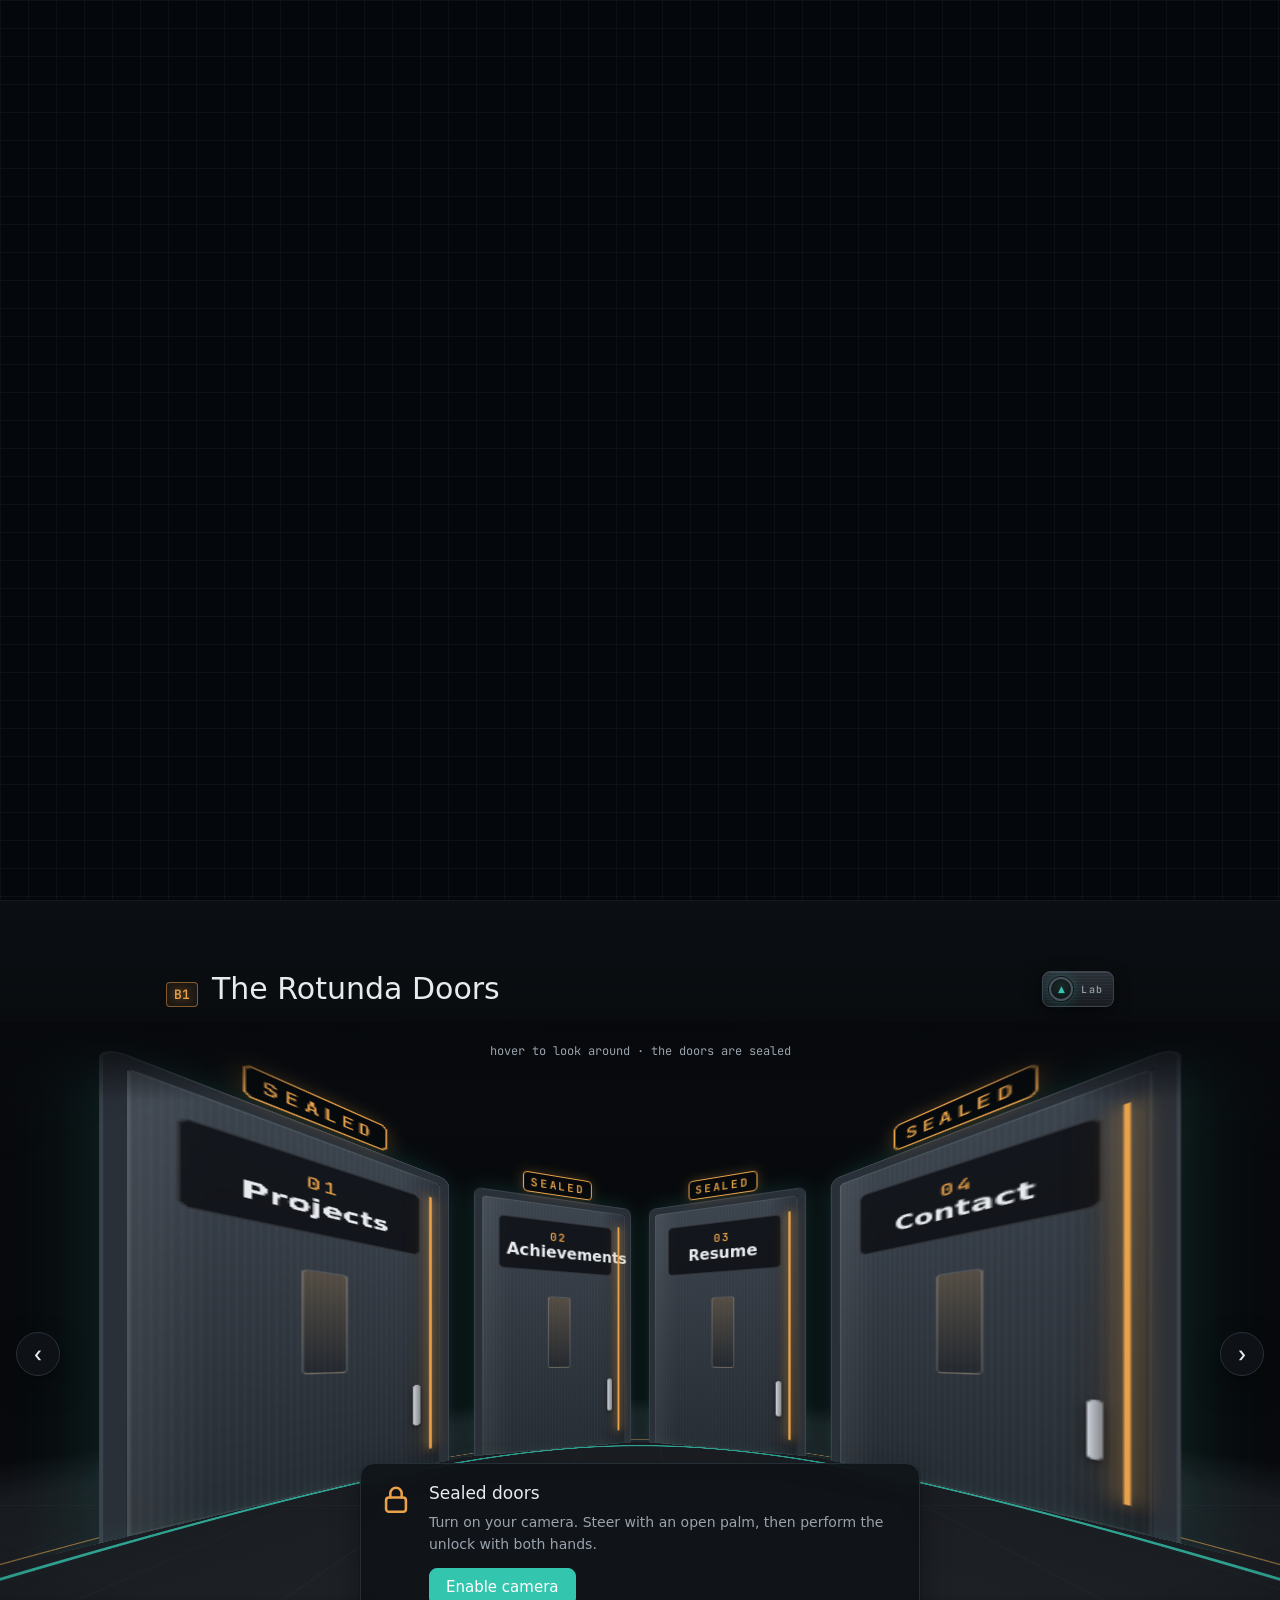
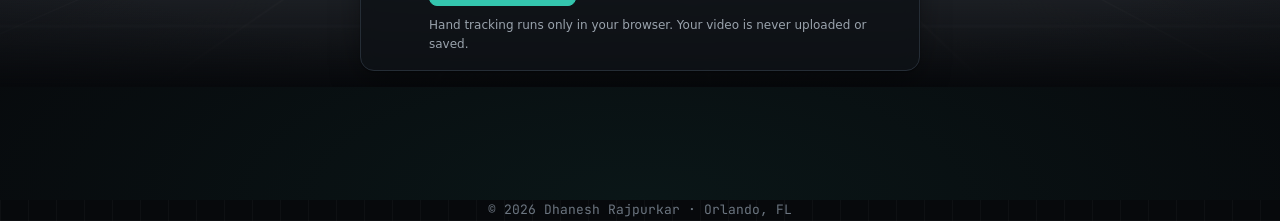
==== index.html @ d5fc1daa "Add files via upload" ====
<!doctype html>
<html lang="en">
<head>
<meta charset="utf-8">
<meta name="viewport" content="width=device-width, initial-scale=1">
<title>Dhanesh Rajpurkar</title>
<meta name="description" content="Dhanesh Rajpurkar — Electrical Engineering student at UCF. Hardware, embedded systems, CAD, and AI projects.">
<meta property="og:title" content="Dhanesh Rajpurkar — EE @ UCF">
<meta property="og:description" content="Hardware + software builder. Projects, achievements, and resume.">
<link rel="preconnect" href="https://fonts.googleapis.com">
<link rel="preconnect" href="https://fonts.gstatic.com" crossorigin>
<link href="https://fonts.googleapis.com/css2?family=JetBrains+Mono:wght@400;600&display=swap" rel="stylesheet" media="print" onload="this.media='all'"><!-- loads in the background; never blocks the page -->
<link rel="stylesheet" href="styles.css">
<script type="importmap">{ "imports": { "three": "https://cdn.jsdelivr.net/npm/three@0.160.0/build/three.module.js" } }</script>
<script>
  (function () {
    var d = document.documentElement;
    try { var t = localStorage.getItem('theme'); if (t) d.dataset.theme = t; } catch (e) {}
    try { if (window.top === window && sessionStorage.getItem('handNav') === 'on') d.classList.add('shell'); } catch (e) {}
    var reduce = matchMedia('(prefers-reduced-motion: reduce)').matches;
    var seen = false;
    try { seen = sessionStorage.getItem('introSeen') === '1'; sessionStorage.removeItem('viaDoor'); } catch (e) {}
    if (!seen && !reduce && !d.classList.contains('shell')) d.classList.add('intro'); // lock intro plays once per visit
    var reelSeen = false; try { reelSeen = sessionStorage.getItem('reelSeen') === '1'; } catch (e) {}
    if (d.classList.contains('intro') && !reelSeen) d.classList.add('reel');           // space reel plays before it
  })();
</script>
<script src="site.js" defer></script>
<script src="media/eyes.js" defer></script>
<script src="reel.js" defer></script>
<script src="lab.js" defer></script>
<script src="elevator.js" defer></script>
<script src="gesture-core.js" defer></script>
<script src="handcam.js" defer></script>
<script src="handnav.js" defer></script>
<script src="gesture.js" defer></script>
<script src="media/demo-data.js" defer></script>
<script src="demo.js" defer></script>
</head>
<body class="home">

<div id="reel" aria-hidden="true" title="Click to skip">
  <canvas></canvas>
  <div class="reel-skip">click or press any key to skip</div>
</div>

<div id="intro" aria-hidden="true" title="Click to skip">
  <div class="idoor l"></div>
  <div class="idoor r"></div>
  <svg viewBox="0 0 1000 1000" preserveAspectRatio="xMidYMid slice">
    <path class="tr" pathLength="1" d="M0 500 H300 L340 545 H440"/>
    <path class="tr" pathLength="1" d="M1000 500 H700 L660 545 H560"/>
    <path class="tr dim" pathLength="1" d="M1000 820 H800 L740 760 H690"/>
    <path class="tr" pathLength="1" d="M620 0 V180 L560 240 V300"/>
    <path class="tr dim" pathLength="1" d="M0 800 H180 L240 740 H330"/>
    <path class="tr dim" pathLength="1" d="M1000 240 H820 L760 300 H680"/>
    <circle class="pad" cx="440" cy="545" r="7"/>
    <circle class="pad" cx="560" cy="545" r="7"/>
    <circle class="pad" cx="690" cy="760" r="6"/>
    <circle class="pad" cx="560" cy="300" r="6"/>
    <circle class="pad" cx="330" cy="740" r="6"/>
    <circle class="pad" cx="680" cy="300" r="6"/>
    <!-- the iris ring the opening scene dives into; traces charge it, then it opens -->
    <circle class="iris-glow" cx="500" cy="545" r="95"/>
    <circle class="iris-core" cx="500" cy="545" r="38"/>
    <g class="iris-spokes"><line x1="543.0" y1="545.0" x2="555.0" y2="545.0"/><line x1="537.2" y1="566.5" x2="547.6" y2="572.5"/><line x1="521.5" y1="582.2" x2="527.5" y2="592.6"/><line x1="500.0" y1="588.0" x2="500.0" y2="600.0"/><line x1="478.5" y1="582.2" x2="472.5" y2="592.6"/><line x1="462.8" y1="566.5" x2="452.4" y2="572.5"/><line x1="457.0" y1="545.0" x2="445.0" y2="545.0"/><line x1="462.8" y1="523.5" x2="452.4" y2="517.5"/><line x1="478.5" y1="507.8" x2="472.5" y2="497.4"/><line x1="500.0" y1="502.0" x2="500.0" y2="490.0"/><line x1="521.5" y1="507.8" x2="527.5" y2="497.4"/><line x1="537.2" y1="523.5" x2="547.6" y2="517.5"/></g>
    <circle class="iris-ring" cx="500" cy="545" r="60" pathLength="1"/>
    <text class="cap a" x="500" y="660">DHANESH.R // UNLOCKING</text>
    <text class="cap b" x="500" y="660">ACCESS GRANTED</text>
  </svg>
  <div class="skip">click or press any key to skip</div>
</div>

<nav>
  <div class="wrap">
    <button class="theme-toggle" id="themeToggle" aria-label="Toggle color theme">◐ theme</button>
  </div>
</nav>

<main>
  <!-- The 3D workshop (lab.js) is drawn behind this text; the text stays real HTML so it's crisp and readable by everyone. -->
  <header class="hero lab-hero" id="lab">
    <div class="lab-scrim" aria-hidden="true"></div>
    <div class="hero-copy wrap">
      <h1>Dhanesh Rajpurkar</h1>
      <p class="hero-school">University of Central Florida</p>
      <!-- Your quote: edit the text inside <p> and the name inside <cite>. -->
      <blockquote class="hero-quote" id="heroQuote"><p>“A man who has patience and experience, can do anything.”</p><cite>— Baron Zemo</cite></blockquote>
    </div>
    <a class="lab-down call" href="#hallway" aria-label="Call the elevator down to the Rotunda Doors"><span class="call-btn">▼</span><small>B1</small></a>
  </header>

  <section id="hallway" class="hallway" aria-labelledby="hallTitle">
    <div class="wrap">
      <div class="hall-head"><span class="num floor-tag">B1</span><h2 id="hallTitle">The Rotunda Doors</h2><a class="call up" href="#lab" aria-label="Take the elevator back up to the lab"><span class="call-btn">▲</span><small>Lab</small></a></div>
    </div>

    <div class="rotunda" id="rotunda" tabindex="-1">
      <div class="world" id="world">
        <div class="floor" aria-hidden="true"></div>

      <a class="door" href="projects.html" data-door>
        <span class="room" aria-hidden="true">
          <svg viewBox="0 0 24 24"><rect x="6" y="6" width="12" height="12" rx="2"/><path d="M9 2v4M15 2v4M9 18v4M15 18v4M2 9h4M2 15h4M18 9h4M18 15h4"/></svg>
          <span>Projects</span>
        </span>
        <span class="panel"><span class="plaque"><b>01</b><strong>Projects</strong></span><span class="knob"></span></span>
      </a>

      <a class="door" href="achievements.html" data-door>
        <span class="room" aria-hidden="true">
          <svg viewBox="0 0 24 24"><path d="M8 4h8v5a4 4 0 0 1-8 0z"/><path d="M8 6H5a3 3 0 0 0 3 4M16 6h3a3 3 0 0 1-3 4M12 13v4M8 21h8M9 17h6"/></svg>
          <span>Achievements</span>
        </span>
        <span class="panel"><span class="plaque"><b>02</b><strong>Achievements</strong></span><span class="knob"></span></span>
      </a>

      <a class="door" href="resume.html" data-door>
        <span class="room" aria-hidden="true">
          <svg viewBox="0 0 24 24"><path d="M6 2h9l4 4v16H6z"/><path d="M14 2v5h5M9 12h7M9 16h7"/></svg>
          <span>Resume</span>
        </span>
        <span class="panel"><span class="plaque"><b>03</b><strong>Resume</strong></span><span class="knob"></span></span>
      </a>

      <a class="door" href="contact.html" data-door>
        <span class="room" aria-hidden="true">
          <svg viewBox="0 0 24 24"><rect x="3" y="5" width="18" height="14" rx="2"/><path d="M3 7l9 6 9-6"/></svg>
          <span>Contact</span>
        </span>
        <span class="panel"><span class="plaque"><b>04</b><strong>Contact</strong></span><span class="knob"></span></span>
      </a>
        <!-- the armory: two armored suits in display alcoves, one each side of the doors. Pictures live in media/armory/ (swap in your own renders, same file names) -->
        <div class="pod" aria-hidden="true" style="--a:84deg;--suit:#565e68;--suit2:#23272d;--glow:#5ff0d8">
          <div class="alc"><i class="alc-back"></i><i class="alc-side l"></i><i class="alc-side r"></i><i class="alc-top"><i class="pod-lights"></i></i><i class="alc-floor"></i><i class="pod-plinth"></i><img class="suit" src="media/armory/suit-eva.webp" alt="" loading="lazy"><i class="alc-frame"></i></div>
          <i class="pod-post l"></i><i class="pod-post r"></i>
          <span class="pod-tag"><b>MK·EVA</b>Deep-space EVA</span>
        </div>
        <div class="pod" aria-hidden="true" style="--a:-84deg;--suit:#c9ced5;--suit2:#5f6670;--glow:#ffb257">
          <div class="alc"><i class="alc-back"></i><i class="alc-side l"></i><i class="alc-side r"></i><i class="alc-top"><i class="pod-lights"></i></i><i class="alc-floor"></i><i class="pod-plinth"></i><img class="suit" src="media/armory/suit-lunar.webp" alt="" loading="lazy"><i class="alc-frame"></i></div>
          <i class="pod-post l"></i><i class="pod-post r"></i>
          <span class="pod-tag"><b>MK·LUNAR</b>Lunar surface</span>
        </div>
      </div>
      <div class="vignette" aria-hidden="true"></div>
      <button class="turn l" type="button" aria-label="Turn left">‹</button>
      <button class="turn r" type="button" aria-label="Turn right">›</button>
      <p class="hint" id="hint">hover a door to turn toward it · click to walk through</p>

      <div class="demo" id="demo" hidden>
        <div class="demo-card" role="dialog" aria-label="How to unlock the doors">
          <div class="demo-head"><b>How to unlock the doors</b><button class="demo-x" type="button" aria-label="Close">×</button></div>
          <canvas id="demoView" aria-label="Two hands performing the unlock gesture"></canvas>
          <ol class="demo-steps"><li><b>1</b> Separate</li><li><b>2</b> Moving</li><li><b>3</b> Eye</li></ol>
          <p class="demo-tip" id="demoTip"></p>
          <button class="btn primary" id="demoTry" type="button">Try it: enable camera</button>
        </div>
      </div>

      <div class="gate" id="gate">
        <div class="gate-card" id="gateCard">
          <svg viewBox="0 0 24 24" aria-hidden="true"><rect x="5" y="11" width="14" height="10" rx="2"/><path d="M8 11V8a4 4 0 0 1 8 0v3"/></svg>
          <div>
            <h3>Sealed doors</h3>
            <p>Turn on your camera. Steer with an open palm, then perform the unlock with both hands.</p>
            <button class="btn primary" id="camBtn" type="button">Enable camera</button>
            <button class="btn" id="demoBtn" type="button">▶ Watch how it's done</button>
            <p class="fine" id="gateMsg">Hand tracking runs only in your browser. Your video is never uploaded or saved.</p>
          </div>
        </div>
        <div class="gate-hud" id="hud" hidden>
          <canvas id="camView" width="240" height="180" aria-label="Your camera, with tracked hands"></canvas>
          <div>
            <ol class="steps">
              <li><b>1</b> Separate <span>wrists crossed · fingers spread wide</span><i></i></li>
              <li><b>2</b> Moving <span>swing hands around each other and apart</span><i></i></li>
              <li><b>3</b> Eye <span>fingertips meet on top · thumbs below</span><i></i></li>
            </ol>
            <p class="hud-note" id="hudNote">raise a hand into view</p>
          </div>
        </div>
      </div>
    </div>
  </section>
</main>

<!-- The elevator between the lab (top floor) and the rotunda (basement). Run by elevator.js. -->
<div class="elevator" id="elevator" hidden aria-hidden="true">
  <div class="el-cab">
    <div class="el-door el-l"></div><div class="el-door el-r"></div>
    <div class="el-seam"></div>
  </div>
  <div class="el-head"><span class="el-arrow" id="elArrow">▼</span><span class="el-floor" id="elFloor">3</span><span class="el-name" id="elName">LAB</span></div>
  <div class="el-panel"><b data-f="0">3</b><b data-f="1">2</b><b data-f="2">1</b><b data-f="3">B1</b></div>
</div>

<footer class="wrap mono">© <span id="yr"></span> Dhanesh Rajpurkar · Orlando, FL</footer>
</body>
</html>
---- styles.css ----
/* ===== Shared styles for every page ===== */
:root {
  --bg: #f6f4ef;
  --surface: #ffffff;
  --ink: #16181d;
  --muted: #5b616e;
  --line: #dcd8cf;
  --accent: #0f7b6c;      /* PCB solder-mask green */
  --accent-2: #c8791a;    /* copper */
  --grid: rgba(22,24,29,0.05);
  --shadow: 0 1px 2px rgba(0,0,0,.04), 0 8px 24px rgba(0,0,0,.05);
  --portal: color-mix(in srgb, var(--accent) 28%, var(--bg));
}
@media (prefers-color-scheme: dark) {
  :root:not([data-theme="light"]) {
    --bg: #0d1013; --surface: #151a1f; --ink: #e8ebee; --muted: #9aa3ad;
    --line: #26303a; --accent: #34c5ae; --accent-2: #e9a24a;
    --grid: rgba(255,255,255,0.035);
    --shadow: 0 1px 2px rgba(0,0,0,.3), 0 8px 24px rgba(0,0,0,.25);
  }
}
:root[data-theme="dark"] {
  --bg: #0d1013; --surface: #151a1f; --ink: #e8ebee; --muted: #9aa3ad;
  --line: #26303a; --accent: #34c5ae; --accent-2: #e9a24a;
  --grid: rgba(255,255,255,0.035);
  --shadow: 0 1px 2px rgba(0,0,0,.3), 0 8px 24px rgba(0,0,0,.25);
}

* { box-sizing: border-box; }
html { scroll-behavior: smooth; }
body {
  margin: 0;
  background-color: var(--bg);
  background-image:
    linear-gradient(var(--grid) 1px, transparent 1px),
    linear-gradient(90deg, var(--grid) 1px, transparent 1px);
  background-size: 28px 28px;
  color: var(--ink);
  font: 17px/1.6 ui-sans-serif, system-ui, -apple-system, "Segoe UI", Roboto, "Helvetica Neue", Arial, sans-serif;
  font-weight: 400; -webkit-font-smoothing: antialiased;
  -webkit-font-smoothing: antialiased;
}
a { color: var(--accent); text-decoration: none; }
a:hover { text-decoration: underline; }
.mono { font-family: "JetBrains Mono", ui-monospace, monospace; }
.wrap { max-width: 980px; margin: 0 auto; padding: 0 16px; }

/* ---- nav ---- */
nav {
  position: sticky; top: 0; z-index: 10;
  background: color-mix(in srgb, var(--bg) 88%, transparent);
  backdrop-filter: blur(8px);
  border-bottom: 1px solid var(--line);
}
nav .wrap { display: flex; align-items: center; justify-content: space-between; min-height: 56px; gap: 12px; }
.logo { font-family: "JetBrains Mono", monospace; font-weight: 600; color: var(--ink); }
.logo span { color: var(--accent); }
.logo:hover { text-decoration: none; }
.links { display: flex; gap: 18px; font-size: 14px; }
.links a { color: var(--muted); white-space: nowrap; }
.links a:hover, .links a[aria-current="page"] { color: var(--ink); text-decoration: none; }
.links a[aria-current="page"] { box-shadow: 0 2px 0 var(--accent); }
.theme-toggle { background: none; border: 1px solid var(--line); color: var(--muted); border-radius: 6px; padding: 4px 8px; cursor: pointer; font: 12px "JetBrains Mono", monospace; }
@media (max-width: 680px) {
  nav .wrap { flex-wrap: wrap; padding-top: 10px; padding-bottom: 8px; row-gap: 6px; }
  .links { order: 3; width: 100%; overflow-x: auto; gap: 16px; font-size: 13px; padding-bottom: 4px; }
}

/* ---- buttons, tags ---- */
.tag {
  display: inline-flex; align-items: center; gap: 8px;
  font: 600 12px/1 "JetBrains Mono", monospace; letter-spacing: .08em; text-transform: uppercase;
  color: var(--accent); border: 1px solid var(--accent); border-radius: 999px; padding: 6px 12px;
}
.tag::before { content: ""; width: 7px; height: 7px; border-radius: 50%; background: var(--accent); }
.cta { display: flex; flex-wrap: wrap; gap: 12px; }
.btn {
  display: inline-block; padding: 11px 18px; border-radius: 8px; font-weight: 500; font-size: 15px;
  border: 1px solid var(--line); background: var(--surface); color: var(--ink);
}
.btn.primary { background: var(--accent); border-color: var(--accent); color: #fff; }
.btn:hover { text-decoration: none; transform: translateY(-1px); }
.lede { font-size: clamp(18px, 2.4vw, 21px); color: var(--muted); max-width: 640px; margin: 0 0 28px; }

/* ---- home hero ---- */
header.hero { padding-top: 80px; padding-bottom: 40px; }
h1 { font-size: clamp(40px, 7vw, 72px); line-height: 1.02; margin: 22px 0 18px; letter-spacing: -0.02em; }
h1 em { font-style: normal; color: var(--accent); }
.trace { margin-top: 48px; height: 2px; background: linear-gradient(90deg, var(--accent) 0 30%, var(--accent-2) 30% 34%, var(--line) 34%); }

/* ---- hallway of doors ---- */
.hallway { padding-top: 24px; }
.hall-head { display: flex; align-items: baseline; gap: 14px; margin-bottom: 8px; }
.hall-head h2 { font-size: 30px; margin: 0; }
.hall-head .num { font: 600 13px "JetBrains Mono", monospace; color: var(--accent-2); }
.hall-sub { color: var(--muted); margin: 0 0 8px; font-size: 15px; }

/* the rotunda: doors stand in an arc around the viewer */
.rotunda {
  position: relative; height: clamp(440px, 74vh, 700px); overflow: clip;
  perspective: 285px; /* set by site.js to fit the screen */
  touch-action: pan-y; user-select: none; -webkit-user-select: none;
  outline: none;
}
.world {
  position: absolute; left: 50%; top: 50%; width: 0; height: 0;
  transform-style: preserve-3d;
  transform: translateZ(285px);
}
.floor {
  position: absolute; left: -620px; top: -620px; width: 1240px; height: 1240px;
  transform: translateY(96px) rotateX(90deg);
  border-radius: 50%; pointer-events: none;
  background:
    radial-gradient(circle, transparent 0 296px, var(--accent) 297px 300px, transparent 301px 318px,
                    color-mix(in srgb, var(--accent-2) 70%, transparent) 319px 320px, transparent 321px),
    linear-gradient(var(--grid) 2px, transparent 2px) 0 0 / 40px 40px,
    linear-gradient(90deg, var(--grid) 2px, transparent 2px) 0 0 / 40px 40px;
  -webkit-mask: radial-gradient(circle, #000 0 52%, transparent 70%);
          mask: radial-gradient(circle, #000 0 52%, transparent 70%);
}
.vignette {
  position: absolute; inset: 0; pointer-events: none;
  background:
    linear-gradient(var(--bg), transparent 14%, transparent 86%, var(--bg)),
    radial-gradient(120% 90% at 50% 50%, transparent 55%, color-mix(in srgb, var(--bg) 85%, transparent));
}
.turn {
  position: absolute; top: 50%; z-index: 2; translate: 0 -50%;
  width: 44px; height: 44px; border-radius: 50%; cursor: pointer;
  border: 1px solid var(--line); background: var(--surface); color: var(--ink);
  font: 600 20px/1 "JetBrains Mono", monospace; box-shadow: var(--shadow);
}
.turn.l { left: 16px; } .turn.r { right: 16px; }
.turn:disabled { opacity: .35; cursor: default; }
.hint { position: absolute; top: 10px; left: 0; right: 0; text-align: center; font: 12px "JetBrains Mono", monospace; color: var(--muted); pointer-events: none; z-index: 2; }

.door {
  position: absolute; left: -75px; top: -126px; display: block;
  width: 150px; height: 252px;
  border: 7px solid var(--ink); border-bottom: 0; border-radius: 14px 14px 0 0;
  transform-style: preserve-3d; color: inherit;
  -webkit-tap-highlight-color: transparent;
}
.door:hover { text-decoration: none; }
.door:focus-visible { outline: 3px solid var(--accent-2); outline-offset: 8px; }
.door.focus { border-color: var(--accent); }
.door.focus::after { background: var(--accent); }
.door::after { /* threshold step */
  content: ""; position: absolute; left: -18px; right: -18px; bottom: -10px; height: 10px;
  background: var(--ink); border-radius: 3px;
}
.door .room {
  position: absolute; inset: 0; border-radius: 6px 6px 0 0; overflow: hidden;
  background: radial-gradient(130% 85% at 50% 32%,
    color-mix(in srgb, var(--accent) 55%, var(--bg)) 0%,
    var(--portal) 55%,
    color-mix(in srgb, var(--accent) 8%, var(--bg)) 100%);
  display: flex; flex-direction: column; align-items: center; justify-content: center; gap: 12px;
  color: var(--ink);
}
.room svg { width: 46px; height: 46px; fill: none; stroke: currentColor; stroke-width: 1.7; stroke-linecap: round; stroke-linejoin: round; }
.room span { font: 600 12px "JetBrains Mono", monospace; letter-spacing: .1em; text-transform: uppercase; }

.door .panel {
  position: absolute; inset: 0; border-radius: 6px 6px 0 0;
  background: var(--surface); box-shadow: inset 0 0 0 1px var(--line);
  transform-origin: left center;
  transition: transform .55s cubic-bezier(.3,.7,.2,1), box-shadow .3s;
  padding: 16px 14px; display: block;
}
.panel::before, .panel::after { /* raised door panels */
  content: ""; position: absolute; left: 16px; right: 16px;
  border: 2px solid var(--line); border-radius: 4px;
}
.panel::before { top: 96px; height: 52px; }
.panel::after  { top: 160px; bottom: 16px; }
.plaque {
  display: block; position: relative; text-align: center; background: var(--bg);
  border: 1px solid var(--line); border-radius: 5px; padding: 8px 6px 9px;
}
.plaque b { display: block; font: 600 11px "JetBrains Mono", monospace; color: var(--accent-2); letter-spacing: .08em; }
.plaque strong { display: block; font-size: 15px; line-height: 1.2; }
.plaque small { display: block; font-size: 11px; color: var(--muted); margin-top: 2px; }
.knob {
  position: absolute; right: 13px; top: 128px; width: 13px; height: 13px; border-radius: 50%;
  background: radial-gradient(circle at 35% 35%, #f3c27e, var(--accent-2) 60%);
  box-shadow: 0 1px 2px rgba(0,0,0,.35);
}
.door.focus .panel {
  transform: rotateY(-24deg);
  box-shadow: inset 0 0 0 1px var(--line), 10px 0 22px rgba(0,0,0,.22);
}
.door.open .panel {
  transform: rotateY(-108deg); transition-duration: .6s;
  box-shadow: inset 0 0 0 1px var(--line), 18px 0 30px rgba(0,0,0,.28);
}


/* door → page transition */
.portal {
  position: fixed; inset: 0; z-index: 200; pointer-events: none; background: var(--portal);
  opacity: 0; transition: opacity .3s ease-in;
}
.portal.on { opacity: 1; }
html.arrive body::after {
  content: ""; position: fixed; inset: 0; z-index: 200; pointer-events: none;
  background: var(--portal); animation: arriveFade .55s ease-out .05s forwards;
}
@keyframes arriveFade { to { opacity: 0; visibility: hidden; } }
html.arrive main > * { animation: rise .6s ease-out .15s both; }
html.arrive main > *:nth-child(2) { animation-delay: .25s; }
html.arrive main > *:nth-child(3) { animation-delay: .35s; }
@keyframes rise { from { opacity: 0; transform: translateY(18px); } }

/* ---- sub-page layout ---- */
.page-head { padding-top: 56px; padding-bottom: 8px; }
.back { font: 13px "JetBrains Mono", monospace; color: var(--muted); }
.page-head .num { display: block; margin-top: 24px; font: 600 13px "JetBrains Mono", monospace; color: var(--accent-2); }
.page-head h1 { font-size: clamp(36px, 6vw, 56px); margin: 6px 0 12px; }
.page-body { padding-top: 24px; padding-bottom: 40px; }
.pager {
  display: flex; justify-content: space-between; gap: 12px; flex-wrap: wrap;
  padding: 24px 0 8px; border-top: 1px solid var(--line); margin-top: 24px;
}
.pager .btn small { display: block; font: 11px "JetBrains Mono", monospace; color: var(--muted); }

/* about */
.about { display: grid; grid-template-columns: 1.4fr 1fr; gap: 32px; }
@media (max-width: 760px) { .about { grid-template-columns: 1fr; } }
.about p { margin: 0 0 14px; }
.facts { background: var(--surface); border: 1px solid var(--line); border-radius: 12px; padding: 20px; box-shadow: var(--shadow); align-self: start; }
.facts dl { margin: 0; display: grid; grid-template-columns: auto 1fr; gap: 10px 16px; font-size: 15px; }
.facts dt { font: 600 12px/1.9 "JetBrains Mono", monospace; text-transform: uppercase; color: var(--muted); }
.facts dd { margin: 0; }

/* projects */
.filters { display: flex; flex-wrap: wrap; gap: 8px; margin-bottom: 20px; }
.filters button {
  font: 500 13px "JetBrains Mono", monospace; padding: 7px 12px; border-radius: 999px; cursor: pointer;
  border: 1px solid var(--line); background: var(--surface); color: var(--muted);
}
.filters button[aria-pressed="true"] { background: var(--ink); color: var(--bg); border-color: var(--ink); }
.grid { display: grid; grid-template-columns: repeat(auto-fill, minmax(280px, 1fr)); gap: 16px; }
.card {
  background: var(--surface); border: 1px solid var(--line); border-radius: 12px; padding: 22px;
  box-shadow: var(--shadow); display: flex; flex-direction: column; gap: 10px; transition: border-color .15s;
}
.card:hover { border-color: var(--accent); }
.card.hidden { display: none; }
.card .kind { font: 600 11px "JetBrains Mono", monospace; letter-spacing: .08em; text-transform: uppercase; color: var(--accent-2); }
.card h3 { margin: 0; font-size: 20px; }
.card p { margin: 0; color: var(--muted); font-size: 15px; }
.card .role { font-size: 14px; color: var(--ink); }
.card .role b { font-weight: 600; }
.chips { display: flex; flex-wrap: wrap; gap: 6px; margin-top: auto; padding-top: 6px; }
.chip { font: 12px "JetBrains Mono", monospace; padding: 3px 8px; border-radius: 4px; background: color-mix(in srgb, var(--accent) 12%, transparent); color: var(--accent); }
.card .more { font-size: 14px; }

/* competitions */
.timeline { list-style: none; margin: 0; padding: 0; border-left: 2px solid var(--line); }
.timeline li { position: relative; padding: 0 0 26px 24px; }
.timeline li::before {
  content: ""; position: absolute; left: -7px; top: 6px; width: 12px; height: 12px; border-radius: 50%;
  background: var(--bg); border: 2px solid var(--accent);
}
.timeline li.win::before { background: var(--accent-2); border-color: var(--accent-2); }
.timeline .when { font: 12px "JetBrains Mono", monospace; color: var(--muted); }
.timeline h3 { margin: 2px 0 4px; font-size: 18px; }
.timeline p { margin: 0; color: var(--muted); font-size: 15px; }
.badge { display: inline-block; font: 600 11px "JetBrains Mono", monospace; text-transform: uppercase; letter-spacing: .06em; color: var(--accent-2); border: 1px solid var(--accent-2); border-radius: 4px; padding: 1px 6px; margin-left: 6px; vertical-align: 2px; }

/* resume */
.resume { display: grid; grid-template-columns: 1fr 1fr; gap: 16px; }
@media (max-width: 760px) { .resume { grid-template-columns: 1fr; } }
.panel-box { background: var(--surface); border: 1px solid var(--line); border-radius: 12px; padding: 22px; box-shadow: var(--shadow); }
.panel-box h3 { margin: 0 0 12px; font-size: 16px; font-family: "JetBrains Mono", monospace; color: var(--accent); }
.panel-box ul { margin: 0; padding-left: 18px; }
.panel-box li { margin-bottom: 6px; }
.skills { display: grid; gap: 12px; }
.skills div b { display: block; font: 600 12px "JetBrains Mono", monospace; text-transform: uppercase; color: var(--muted); margin-bottom: 4px; }

/* contact */
.contact { background: var(--ink); color: var(--bg); border-radius: 16px; padding: 40px 28px; text-align: center; }
.contact h2 { color: var(--bg); margin: 0; font-size: 30px; }
.contact p { color: color-mix(in srgb, var(--bg) 75%, transparent); max-width: 520px; margin: 12px auto 24px; }
.contact .cta { justify-content: center; }
.contact .btn { background: transparent; color: var(--bg); border-color: color-mix(in srgb, var(--bg) 35%, transparent); }
.contact .btn.primary { background: var(--accent); border-color: var(--accent); color: #fff; }

footer { padding: 32px 0 48px; color: var(--muted); font-size: 13px; text-align: center; }

/* ===== Home intro: unlock animation (index.html only) ===== */
#intro { display: none; }
html.intro body { overflow: hidden; }
html.intro #intro { display: block; position: fixed; inset: 0; z-index: 100; cursor: pointer; }
#intro .idoor {
  position: absolute; top: 0; bottom: 0; width: 50.5%;
  background-color: var(--bg);
  background-image:
    linear-gradient(var(--grid) 1px, transparent 1px),
    linear-gradient(90deg, var(--grid) 1px, transparent 1px);
  background-size: 28px 28px;
  animation: none .75s cubic-bezier(.7,0,.2,1) 1.95s forwards;
}
#intro .idoor.l { left: 0; animation-name: doorL; }
#intro .idoor.r { right: 0; animation-name: doorR; }
@keyframes doorL { to { transform: translateX(-101%); } }
@keyframes doorR { to { transform: translateX(101%); } }
#intro svg { position: absolute; inset: 0; width: 100%; height: 100%; animation: lockOut .5s ease-in 1.85s forwards; }
@keyframes lockOut { to { opacity: 0; transform: scale(1.15); } }
#intro .tr {
  fill: none; stroke: var(--accent); stroke-width: 3; stroke-linecap: round; stroke-linejoin: round;
  stroke-dasharray: 1; stroke-dashoffset: 1;
  animation: draw .85s cubic-bezier(.6,0,.3,1) forwards;
}
#intro .tr.dim { stroke: var(--line); }
#intro .tr:nth-of-type(2) { animation-delay: .08s; }
#intro .tr:nth-of-type(3) { animation-delay: .16s; }
#intro .tr:nth-of-type(4) { animation-delay: .24s; }
#intro .tr:nth-of-type(5) { animation-delay: .05s; }
#intro .tr:nth-of-type(6) { animation-delay: .2s; }
@keyframes draw { to { stroke-dashoffset: 0; } }
#intro .pad { fill: var(--accent-2); opacity: 0; animation: pop .2s ease-out .95s forwards; transform-box: fill-box; transform-origin: center; }
@keyframes pop { from { opacity: 0; transform: scale(0); } to { opacity: 1; transform: scale(1); } }
#intro .lock-body { fill: var(--accent); fill-opacity: 0; stroke: var(--accent); stroke-width: 4; animation: charge .3s ease-out 1s forwards; }
@keyframes charge { to { fill-opacity: 1; } }
#intro .keyhole { fill: var(--bg); opacity: 0; animation: pop .2s ease-out 1.15s forwards; transform-box: fill-box; transform-origin: center; }
#intro .shackle {
  fill: none; stroke: var(--ink); stroke-width: 12; stroke-linecap: round;
  transform-box: fill-box; transform-origin: 100% 100%;
  animation: unlock .55s cubic-bezier(.3,1.4,.5,1) 1.3s forwards;
}
@keyframes unlock {
  0%   { transform: translateY(0); }
  45%  { transform: translateY(-24px); }
  100% { transform: translateY(-24px) rotate(28deg); }
}
#intro .cap { font: 600 16px "JetBrains Mono", monospace; letter-spacing: .14em; text-anchor: middle; }
#intro .cap.a { fill: var(--muted); animation: fadeOut .2s 1.25s forwards; }
#intro .cap.b { fill: var(--accent); opacity: 0; animation: fadeIn .25s 1.4s forwards; }
@keyframes fadeOut { to { opacity: 0; } }
@keyframes fadeIn  { to { opacity: 1; } }
#intro .skip {
  position: absolute; bottom: 20px; left: 0; right: 0; text-align: center;
  font: 12px "JetBrains Mono", monospace; color: var(--muted); opacity: .7;
  animation: fadeOut .3s 1.8s forwards;
}
#intro.gone { transition: opacity .3s; opacity: 0; pointer-events: none; }
html.intro .hero > * { opacity: 0; transform: translateY(16px); transition: opacity .6s ease, transform .6s ease; }
html.intro.revealed .hero > * { opacity: 1; transform: none; }
html.intro.revealed .hero > :nth-child(2) { transition-delay: .08s; }
html.intro.revealed .hero > :nth-child(3) { transition-delay: .16s; }
html.intro.revealed .hero > :nth-child(4) { transition-delay: .24s; }
html.intro.revealed .hero > :nth-child(5) { transition-delay: .32s; }

@media (prefers-reduced-motion: reduce) {
  .door .panel { transition: none; }
}

/* ===== Gesture gate (home rotunda) ===== */
.rotunda.locked .door::before {
  content: "SEALED"; position: absolute; top: -30px; left: 50%; translate: -50% 0;
  font: 600 11px "JetBrains Mono", monospace; letter-spacing: .16em; color: var(--accent-2);
  border: 1px solid var(--accent-2); border-radius: 4px; padding: 2px 6px; white-space: nowrap;
}
.rotunda.locked .door.focus { border-color: var(--accent-2); }
.rotunda.locked .door.focus::after { background: var(--accent-2); }
.rotunda.locked .door.focus .panel { transform: rotateY(-6deg); }   /* jiggles, won't open */
.door.denied .panel { animation: rattle .45s; }
@keyframes rattle { 15%, 55% { translate: -5px 0; } 35%, 75% { translate: 5px 0; } }

.gate { position: absolute; left: 0; right: 0; bottom: 16px; z-index: 3; display: flex; justify-content: center; padding: 0 16px; pointer-events: none; }
.gate-card, .gate-hud {
  pointer-events: auto; display: flex; gap: 16px; align-items: flex-start;
  background: color-mix(in srgb, var(--surface) 92%, transparent); backdrop-filter: blur(8px);
  border: 1px solid var(--line); border-radius: 14px; padding: 16px 18px; box-shadow: var(--shadow);
  max-width: 560px; width: 100%;
}
.gate-card[hidden], .gate-hud[hidden] { display: none; }
.gate-card > svg { flex: none; width: 34px; height: 34px; fill: none; stroke: var(--accent-2); stroke-width: 1.8; stroke-linecap: round; margin-top: 2px; }
.gate-card h3 { margin: 0 0 4px; font-size: 17px; }
.gate-card p { margin: 0 0 12px; font-size: 14px; color: var(--muted); }
.gate-card .btn { padding: 9px 16px; cursor: pointer; font-family: inherit; }
.gate-card .btn:disabled { opacity: .6; cursor: progress; }
.gate-card .fine { margin: 10px 0 0; font-size: 12px; }

.gate-hud { align-items: center; }
.gate-hud > div { flex: 1; min-width: 0; }
#camView { flex: none; width: 160px; height: 120px; border-radius: 8px; background: #000; }
.steps { list-style: none; margin: 0; padding: 0; display: grid; gap: 6px; }
.steps li { position: relative; overflow: hidden; border: 1px solid var(--line); border-radius: 6px; padding: 5px 8px; font-size: 14px; font-weight: 500; color: var(--muted); }
.steps li b { font: 600 11px "JetBrains Mono", monospace; color: var(--accent-2); margin-right: 4px; }
.steps li span { font-size: 12px; font-weight: 400; margin-left: 4px; }
.steps li i { position: absolute; left: 0; bottom: 0; height: 3px; width: 0; background: var(--accent); transition: width .15s; }
.steps li.active { color: var(--ink); border-color: var(--accent); }
.steps li.done { color: var(--accent); }
.hud-note { margin: 8px 0 0; font: 12px "JetBrains Mono", monospace; color: var(--muted); }
.gate-hud.granted { border-color: var(--accent); }
.gate-hud.granted .hud-note { color: var(--accent); font-weight: 600; letter-spacing: .1em; text-transform: uppercase; }
@media (max-width: 560px) {
  .gate-hud { flex-direction: column; align-items: stretch; }
  #camView { width: 100%; height: auto; aspect-ratio: 4 / 3; max-height: 150px; object-fit: cover; }
  .steps li span { display: none; }
}

/* ===== Hand navigation shell (handnav.js) ===== */
html.shell, html.shell body { overflow: hidden; height: 100%; }
html.shell body > :not(.hn-ui) { display: none !important; }
.hn-ui { position: fixed; inset: 0; z-index: 1000; }
.hn-frame { position: absolute; inset: 0; width: 100%; height: 100%; border: 0; background: var(--bg); }

.hn-cursor {
  position: absolute; left: 0; top: 0; width: 34px; height: 34px; margin: -17px 0 0 -17px;
  border-radius: 50%; border: 2.5px solid var(--accent-2); pointer-events: none; z-index: 3;
  box-shadow: 0 0 0 2px color-mix(in srgb, var(--bg) 70%, transparent), 0 4px 14px rgba(0,0,0,.25);
  opacity: 0; transition: opacity .15s, background-color .1s;
}
.hn-cursor span { position: absolute; left: 50%; top: 50%; width: 6px; height: 6px; margin: -3px 0 0 -3px; border-radius: 50%; background: var(--accent-2); }
.hn-cursor.on { opacity: 1; }
.hn-cursor.pinch { background: color-mix(in srgb, var(--accent-2) 45%, transparent); }
.hn-cursor.clicked::after {
  content: ""; position: absolute; inset: -2px; border-radius: 50%; border: 2px solid var(--accent-2);
  animation: hnRipple .45s ease-out forwards;
}
@keyframes hnRipple { to { transform: scale(2.2); opacity: 0; } }

.hn-dock {
  position: absolute; right: 16px; bottom: 16px; width: 180px; z-index: 2;
  pointer-events: none; opacity: .94;            /* mouse clicks pass through to the page… */
  background: color-mix(in srgb, var(--surface) 94%, transparent); backdrop-filter: blur(8px);
  border: 1px solid var(--line); border-radius: 12px; padding: 10px; box-shadow: var(--shadow);
  font: 12px "JetBrains Mono", monospace; color: var(--muted);
}
.hn-dock::before { /* fist-to-home progress */
  content: ""; position: absolute; left: 10px; right: 10px; top: 0; height: 3px; border-radius: 2px;
  background: var(--accent-2); transform-origin: left; transform: scaleX(var(--home, 0));
}
.hn-top { display: flex; align-items: center; justify-content: space-between; gap: 8px; margin-bottom: 8px; }
.hn-mode { color: var(--ink); font-weight: 600; }
.hn-dock button { pointer-events: auto; }      /* …except on the dock's own buttons */
.hn-min { background: none; border: 1px solid var(--line); color: var(--muted); border-radius: 5px; width: 24px; height: 22px; cursor: pointer; line-height: 1; }
.hn-dock canvas { width: 100%; height: auto; aspect-ratio: 4 / 3; border-radius: 8px; background: #000; display: block; }
.hn-help { list-style: none; margin: 8px 0 0; padding: 0; display: grid; gap: 2px; }
.hn-help b { display: inline-block; width: 20px; }
.hn-err p { margin: 8px 0 6px; color: var(--accent-2); font-size: 12px; line-height: 1.4; }
.hn-err .btn { padding: 6px 10px; font-size: 12px; cursor: pointer; }
.hn-off { margin-top: 8px; width: 100%; background: none; border: 1px solid var(--line); color: var(--muted); border-radius: 6px; padding: 5px; cursor: pointer; font: inherit; }
.hn-off:hover { color: var(--ink); border-color: var(--ink); }
.hn-dock.min canvas, .hn-dock.min .hn-help, .hn-dock.min .hn-off { display: none; }
.hn-dock.min .hn-top { margin-bottom: 0; }
.hn-dock.min { width: auto; }

.hn-toast {
  position: absolute; left: 50%; top: 18px; translate: -50% -10px; z-index: 2; opacity: 0; pointer-events: none;
  background: var(--ink); color: var(--bg); font: 600 13px "JetBrains Mono", monospace;
  padding: 7px 12px; border-radius: 8px; transition: opacity .2s, translate .2s;
}
.hn-toast.on { opacity: 1; translate: -50% 0; }

/* inside the shell: show what the hand cursor is over */
.hn-hover { outline: 2px solid var(--accent-2) !important; outline-offset: 3px; border-radius: 6px; }
@media (max-width: 560px) { .hn-dock { width: 150px; } .hn-help { display: none; } }

/* ===== Opening space reel (reel.js), plays before the lock intro ===== */
#reel { display: none; }
html.reel #reel { display: block; position: fixed; inset: 0; z-index: 150; background: #000; cursor: pointer; overflow: hidden; }
html.reel #intro, html.reel #intro * { animation-play-state: paused !important; }   /* lock waits its turn */
#reel canvas { position: absolute; inset: 0; width: 100%; height: 100%; display: block; }
#reel.out { display: block; position: fixed; inset: 0; z-index: 150; opacity: 0; transition: opacity .5s ease; pointer-events: none; }
.reel-skip { position: absolute; bottom: 18px; left: 0; right: 0; text-align: center; font: 12px "JetBrains Mono", monospace; color: rgba(255,255,255,.55); }

/* the unlock after the opening scene: night palette, and an iris ring instead of a padlock */
#intro { --bg: #04070b; --accent: #34c5ae; --accent-2: #e9a24a; --ink: #e8ebee; --muted: #9aa3ad; --line: #26303a; --grid: rgba(255,255,255,.035); }
#intro .iris-ring { fill: none; stroke: var(--accent); stroke-width: 5; }
#intro .iris-glow { fill: var(--accent); opacity: .12; }
#intro .iris-core { fill: var(--accent-2); opacity: 0; transform-box: fill-box; transform-origin: center;
  animation: irisCharge .3s ease-out 1s forwards, irisOpen .5s cubic-bezier(.3,1.4,.5,1) 1.35s forwards; }
#intro .iris-spokes { stroke: var(--accent-2); stroke-width: 3; stroke-linecap: round; transform-box: view-box; transform-origin: 500px 545px;
  animation: irisTurn .55s cubic-bezier(.3,1.4,.5,1) 1.3s forwards; }
@keyframes irisCharge { to { opacity: .9; } }
@keyframes irisOpen { to { transform: scale(.15); opacity: 0; } }      /* the pupil opens: the core collapses away */
@keyframes irisTurn { to { transform: rotate(90deg) scale(1.25); opacity: .4; } }

/* ===== Unlock demonstration (demo.js) ===== */
.demo {
  position: absolute; inset: 0; z-index: 5; display: grid; place-items: center; padding: 16px;
  background: color-mix(in srgb, var(--bg) 55%, transparent); backdrop-filter: blur(3px);
  opacity: 0; transition: opacity .3s ease;
}
.demo[hidden] { display: none; }
.demo.show { opacity: 1; }
.demo-card {
  width: min(420px, 100%); background: var(--surface); border: 1px solid var(--line); border-radius: 16px;
  padding: 14px 16px 16px; box-shadow: var(--shadow); text-align: center;
  transform: translateY(10px) scale(.97); transition: transform .35s cubic-bezier(.2,1.2,.4,1);
}
.demo.show .demo-card { transform: none; }
.demo-head { display: flex; align-items: center; justify-content: space-between; margin-bottom: 10px; font-size: 16px; }
.demo-x { background: none; border: 1px solid var(--line); color: var(--muted); border-radius: 6px; width: 28px; height: 26px; cursor: pointer; font-size: 17px; line-height: 1; }
#demoView { display: block; width: 100%; aspect-ratio: 4 / 3; border-radius: 10px; background: color-mix(in srgb, var(--bg) 80%, #000); }
.demo-steps { list-style: none; margin: 12px 0 6px; padding: 0; display: flex; gap: 6px; justify-content: center; }
.demo-steps li {
  flex: 1; font-size: 13px; font-weight: 500; color: var(--muted); border: 1px solid var(--line); border-radius: 999px; padding: 5px 6px;
  transition: color .08s, border-color .08s, background-color .08s;
}
.demo-steps li b { font: 600 11px "JetBrains Mono", monospace; color: var(--accent-2); margin-right: 3px; }
.demo-steps li.on { color: var(--ink); border-color: var(--accent); background: color-mix(in srgb, var(--accent) 14%, transparent); }
.demo-steps li.done { color: var(--accent); }
.demo-tip { min-height: 1.5em; margin: 4px 0 12px; font: 13px "JetBrains Mono", monospace; color: var(--muted); }
.demo.granted .demo-tip { color: var(--accent); font-weight: 600; }
.demo-card .btn { cursor: pointer; font-family: inherit; padding: 9px 16px; }
#demoBtn { margin-left: 6px; cursor: pointer; font-family: inherit; padding: 9px 14px; }

/* projects built from projects-data.js */
.card .meta { font: 12px "JetBrains Mono", monospace; color: var(--muted); margin-top: -4px; }
.card.has-img { padding-top: 0; overflow: hidden; }
.card-img { margin: 0 -22px 4px; aspect-ratio: 16 / 9; background: var(--bg); border-bottom: 1px solid var(--line); }
.card-img img { width: 100%; height: 100%; object-fit: cover; display: block; }
.links-row { display: flex; flex-wrap: wrap; gap: 14px; }
.data-error { border: 2px solid #d9534f; background: color-mix(in srgb, #d9534f 10%, var(--surface)); color: var(--ink);
  border-radius: 10px; padding: 12px 16px; margin-bottom: 18px; font-size: 14px; }
.data-error ul { margin: 6px 0 0; padding-left: 18px; }

/* ===================================================================================================
   HOMEPAGE: the house. Always dark (it's night in the lab), whatever the site theme is.
   =================================================================================================== */
body.home {
  --bg: #07090c; --surface: #11151a; --ink: #e8ebee; --muted: #9aa3ad; --line: #232b33;
  --accent: #34c5ae; --accent-2: #e9a24a; --grid: rgba(255,255,255,.028);
  --shadow: 0 1px 2px rgba(0,0,0,.4), 0 12px 30px rgba(0,0,0,.35);
  --portal: color-mix(in srgb, var(--accent) 28%, var(--bg));
  background-color: var(--bg);
}
body.home .theme-toggle { display: none; }
body.home nav {
  position: fixed; left: 0; right: 0; top: 0;
  background: linear-gradient(rgba(4,6,9,.75), rgba(4,6,9,0)); border-bottom: 0; backdrop-filter: none;
}

/* ---- hero = the 3D workshop ---- */
.lab-hero {
  position: relative; min-height: 100vh; min-height: 100svh; padding: 0; overflow: hidden;
  display: flex; align-items: flex-end;
  /* painted stand-in shown until the 3D loads (and kept if WebGL isn't available) */
  background:
    radial-gradient(60% 40% at 70% 30%, rgba(255,240,220,.10), transparent 60%),
    linear-gradient(#020409 0%, #0a1322 55%, #121820 56%, #0b0d10 100%);
}
.lab-canvas { position: absolute; inset: 0; width: 100%; height: 100%; display: block; opacity: 0; transition: opacity 1.2s ease; }
.lab-live .lab-canvas { opacity: 1; }
.lab-scrim {
  position: absolute; inset: 0; pointer-events: none; z-index: 1;
  background:
    linear-gradient(90deg, rgba(4,6,9,.35) 0%, rgba(4,6,9,.72) 16%, rgba(4,6,9,.55) 36%, rgba(4,6,9,0) 62%),
    linear-gradient(0deg, rgba(4,6,9,.9) 0%, rgba(4,6,9,0) 38%);
}
.hero-copy { position: relative; z-index: 2; padding-top: 120px; padding-bottom: clamp(56px, 12vh, 120px); width: 100%; }
.hero-copy h1 { max-width: 760px; text-shadow: 0 2px 30px rgba(0,0,0,.6); }
.hero-copy .lede { color: #b9c1ca; text-shadow: 0 1px 12px rgba(0,0,0,.7); }
.hero-copy .tag { background: rgba(7,9,12,.5); backdrop-filter: blur(4px); }
.hero-copy .btn:not(.primary) { background: rgba(17,21,26,.6); backdrop-filter: blur(6px); border-color: rgba(255,255,255,.14); }
/* elevator call plates (hero: ▼ down to the rotunda; rotunda: ▲ back up to the lab) */
.call { display: inline-flex; flex-direction: column; align-items: center; gap: 4px; padding: 8px 9px 6px; text-decoration: none;
  border-radius: 8px; border: 1px solid #3a424c;
  background: repeating-linear-gradient(0deg, rgba(255,255,255,.03) 0 1px, transparent 1px 3px), linear-gradient(#2a3037, #171b20);
  box-shadow: inset 0 1px 0 rgba(255,255,255,.08), 0 6px 18px rgba(0,0,0,.45); }
.call small { font: 600 10px "JetBrains Mono", monospace; letter-spacing: .12em; color: #8f99a3; }
.call-btn { display: grid; place-items: center; width: 30px; height: 30px; border-radius: 50%; font-size: 11px; color: var(--accent);
  background: radial-gradient(circle at 50% 40%, #1c2a2a, #0b1013); border: 2px solid #4a535d;
  box-shadow: 0 0 0 1px #11151a, 0 0 12px rgba(52,197,174,.35); transition: box-shadow .2s, color .2s; }
.call:hover .call-btn, .call:focus-visible .call-btn { color: #c9fff5; box-shadow: 0 0 0 1px #11151a, 0 0 20px rgba(52,197,174,.8); }
.lab-down { position: absolute; z-index: 2; left: 50%; bottom: 18px; translate: -50% 0; }
.lab-down .call-btn { animation: callPulse 2.4s ease-in-out infinite; }
@keyframes callPulse { 50% { box-shadow: 0 0 0 1px #11151a, 0 0 22px rgba(52,197,174,.75); } }
.hall-head .call { margin-left: auto; flex-direction: row; gap: 8px; padding: 5px 10px 5px 6px; align-self: center; }
.hall-head .call-btn { width: 24px; height: 24px; font-size: 9px; }
.floor-tag { padding: 3px 7px; border: 1px solid color-mix(in srgb, var(--accent-2) 50%, transparent); border-radius: 4px;
  background: rgba(233,162,74,.08); text-shadow: 0 0 8px rgba(233,162,74,.6); }

/* ---- the elevator ---- */
.elevator { position: fixed; inset: 0; z-index: 200; overflow: hidden; pointer-events: none; }
.elevator.on { pointer-events: auto; }
.el-cab { position: absolute; inset: 0; }
.el-door { position: absolute; top: 0; bottom: 0; width: 50.5%; overflow: hidden;
  transition: transform .65s cubic-bezier(.65, 0, .3, 1);
  background:
    linear-gradient(90deg, rgba(255,255,255,.06), rgba(0,0,0,.18) 35%, rgba(255,255,255,.07) 62%, rgba(0,0,0,.22)),
    repeating-linear-gradient(0deg, rgba(255,255,255,.03) 0 1px, transparent 1px 3px),
    linear-gradient(180deg, #4a5057 0%, #2c3136 45%, #1d2125 100%); }
.el-l { left: 0; transform: translateX(-101%); box-shadow: inset -3px 0 0 #0a0c0e, inset -6px 0 10px rgba(0,0,0,.5); }
.el-r { right: 0; transform: translateX(101%); box-shadow: inset 3px 0 0 #0a0c0e, inset 6px 0 10px rgba(0,0,0,.5); }
.elevator.closed .el-door { transform: none; }
.elevator:not(.closed) .el-door { transition-duration: .75s; }
/* the ring from the opening scene, split down the middle: the doors close it, opening the doors splits it */
.el-door::after { content: ""; position: absolute; top: 50%; width: min(44vh, 60vw); aspect-ratio: 1; translate: 0 -50%; border-radius: 50%;
  border: 2px solid rgba(52,197,174,.75);
  box-shadow: 0 0 18px rgba(52,197,174,.45), inset 0 0 18px rgba(52,197,174,.25), 0 0 0 10px rgba(255,255,255,.025), 0 0 0 11px rgba(255,255,255,.08); }
.el-l::after { right: calc(min(44vh, 60vw) / -2); }
.el-r::after { left: calc(min(44vh, 60vw) / -2); }
.el-seam { position: absolute; left: 50%; top: 0; bottom: 0; width: 2px; margin-left: -1px; opacity: 0; transition: opacity .3s;
  background: linear-gradient(transparent 0 40%, rgba(255,246,225,.9) 47%, rgba(255,246,225,.9) 53%, transparent 60% 100%) 0 0 / 100% 200%;
  filter: drop-shadow(0 0 6px rgba(255,240,215,.8)); }
.elevator.moving .el-seam { opacity: 1; animation: floorsPass .55s linear infinite; }       /* light from each floor slides by */
.elevator.up.moving .el-seam { animation-direction: reverse; }
@keyframes floorsPass { from { background-position: 0 100%; } to { background-position: 0 -100%; } }
.elevator.moving .el-cab { animation: liftOff .45s ease-in, hum .16s linear .45s infinite; }
.elevator.arrive .el-cab { animation: settle .4s ease-out; }
@keyframes liftOff { 40% { transform: translateY(-5px); } 100% { transform: translateY(1px); } }
@keyframes hum { 0%, 100% { transform: translate(0, 0); } 25% { transform: translate(.6px, -.8px); } 75% { transform: translate(-.6px, .8px); } }
@keyframes settle { 0% { transform: translateY(5px); } 55% { transform: translateY(-2px); } 100% { transform: none; } }
/* floor indicator above the doors */
.el-head { position: absolute; top: 0; left: 0; right: 0; height: 70px; display: flex; align-items: center; justify-content: center; gap: 14px;
  background: linear-gradient(#0b0d10, #15191e); border-bottom: 2px solid #3a424c; box-shadow: 0 6px 20px rgba(0,0,0,.6);
  font: 600 28px "JetBrains Mono", monospace; color: #ffb257; text-shadow: 0 0 10px rgba(255,160,60,.75);
  transform: translateY(-100%); transition: transform .5s ease; }
.elevator.on .el-head { transform: none; }
.elevator:not(.closed) .el-head { transform: translateY(-100%); transition-delay: .35s; }
.el-arrow { font-size: 16px; opacity: .9; }
.elevator.moving .el-arrow { animation: blink .6s steps(2) infinite; }
@keyframes blink { 50% { opacity: .2; } }
.el-floor { min-width: 2.2ch; text-align: center; }
.el-name { font-size: 12px; letter-spacing: .3em; color: #c98a45; min-width: 9ch; }
.elevator.arrive .el-head { animation: ding .6s ease-out; }
@keyframes ding { 0% { box-shadow: 0 6px 20px rgba(0,0,0,.6), 0 0 0 rgba(255,178,87,0); } 30% { box-shadow: 0 6px 20px rgba(0,0,0,.6), 0 0 40px rgba(255,178,87,.7); } }
/* button panel on the cab wall */
.el-panel { position: absolute; right: 22px; top: 50%; translate: 0 -50%; display: grid; gap: 10px; padding: 14px 12px; border-radius: 10px;
  background: repeating-linear-gradient(0deg, rgba(255,255,255,.03) 0 1px, transparent 1px 3px), linear-gradient(#3b4148, #23272c);
  border: 1px solid #555e68; box-shadow: 0 10px 30px rgba(0,0,0,.6);
  opacity: 0; transform: translateX(30px); transition: opacity .4s, transform .5s ease; }
.elevator.on.closed .el-panel { opacity: 1; transform: none; transition-delay: .3s; }
.el-panel b { display: grid; place-items: center; width: 38px; height: 38px; border-radius: 50%; font: 600 11px "JetBrains Mono", monospace;
  color: #9aa3ad; background: radial-gradient(circle at 50% 40%, #2a3036, #14171b); border: 2px solid #5a636d; }
.el-panel b.lit { color: #dffff9; border-color: #34c5ae; box-shadow: 0 0 14px rgba(52,197,174,.8), inset 0 0 8px rgba(52,197,174,.5); }
/* stepping out of the elevator */
.step-out .rotunda, .lab-hero.step-out .hero-copy { animation: stepOut 1s cubic-bezier(.2, .7, .2, 1); }
@keyframes stepOut { from { transform: scale(.93); filter: brightness(.55); } to { transform: none; filter: none; } }
@media (max-width: 640px) {
  .el-head { height: 56px; font-size: 22px; }
  .el-panel { right: 10px; gap: 8px; padding: 10px 8px; }
  .el-panel b { width: 30px; height: 30px; font-size: 10px; }
}
@media (prefers-reduced-motion: reduce) { .lab-down .call-btn { animation: none; } }
@media (max-width: 640px) {
  .lab-scrim { background: linear-gradient(0deg, rgba(4,6,9,.95) 0%, rgba(4,6,9,.7) 45%, rgba(4,6,9,.1) 75%); }
  .hero-copy { padding-bottom: 70px; }
  .lab-down { bottom: 12px; }
  .hero-copy { padding-bottom: 96px; }
}

/* ---- the rotunda, rebuilt as the lab's door hall ---- */
body.home .hallway {
  background:
    radial-gradient(90% 50% at 50% 100%, rgba(52,197,174,.07), transparent 70%),
    linear-gradient(#0b0e12, #07090c 30%, #07090c);
  padding-top: 64px; border-top: 1px solid #141a20;
  min-height: 100vh; min-height: 100svh;   /* the basement fills the screen, so the lab above is fully out of sight */
}
body.home .rotunda .floor {   /* polished concrete with the teal guide rings */
  background:
    radial-gradient(circle, transparent 0 296px, rgba(52,197,174,.8) 297px 300px, transparent 301px 318px,
                    rgba(233,162,74,.55) 319px 320px, transparent 321px),
    radial-gradient(circle, rgba(255,255,255,.05), transparent 60%),
    repeating-linear-gradient(0deg, rgba(255,255,255,.025) 0 1px, transparent 1px 80px),
    repeating-linear-gradient(90deg, rgba(255,255,255,.025) 0 1px, transparent 1px 80px),
    #15181d;
}
body.home .vignette { background:
  linear-gradient(var(--bg), transparent 12%, transparent 86%, var(--bg)),
  radial-gradient(120% 90% at 50% 50%, transparent 52%, rgba(7,9,12,.9)); }

/* steel door in a lit frame */
body.home .door {
  border: 6px solid #2a3038; border-bottom: 0; border-radius: 6px 6px 0 0;
  box-shadow: 0 0 0 1px #3a424c, 0 0 22px rgba(52,197,174,.18), inset 0 0 0 1px #11151a;
}
body.home .door::after { background: linear-gradient(#3a424c, #1b2026); height: 8px; bottom: -8px; box-shadow: 0 6px 16px rgba(52,197,174,.25); }
body.home .door .panel {
  background:
    linear-gradient(90deg, rgba(255,255,255,.06), transparent 18%, transparent 82%, rgba(0,0,0,.25)),
    repeating-linear-gradient(90deg, rgba(255,255,255,.025) 0 1px, transparent 1px 3px),     /* brushed metal */
    linear-gradient(#3b434d, #262c33);
  box-shadow: inset 0 0 0 1px rgba(255,255,255,.08);
  border-radius: 2px 2px 0 0;
}
body.home .panel::before {   /* a narrow glass window, lit from the room behind */
  left: 50%; right: auto; width: 20px; margin-left: -10px; top: 92px; height: 70px;
  border: 1px solid rgba(255,255,255,.18); border-radius: 3px;
  background: linear-gradient(rgba(52,197,174,.35), rgba(52,197,174,.08));
  box-shadow: 0 0 14px rgba(52,197,174,.35);
}
body.home .panel::after {   /* an LED strip down the opening edge */
  left: auto; right: 6px; top: 14px; bottom: 14px; width: 2px; border: 0; border-radius: 2px;
  background: var(--accent); box-shadow: 0 0 8px var(--accent), 0 0 16px rgba(52,197,174,.6);
}
body.home .plaque { background: rgba(7,9,12,.75); border-color: rgba(255,255,255,.12); backdrop-filter: blur(2px); }
body.home .plaque strong { color: #e8ebee; }
body.home .knob { right: 14px; top: 176px; width: 5px; height: 34px; border-radius: 3px;    /* a pull handle */
  background: linear-gradient(90deg, #cfd5dc, #7d8794); box-shadow: 0 2px 4px rgba(0,0,0,.5); }
body.home .door .room { background:
  radial-gradient(120% 80% at 50% 30%, rgba(52,197,174,.55), rgba(52,197,174,.12) 55%, #07090c 100%); color: #e8ebee; }
body.home .door.focus { border-color: #3a8f82; box-shadow: 0 0 0 1px var(--accent), 0 0 34px rgba(52,197,174,.45); }
body.home .door.focus::after { background: linear-gradient(var(--accent), #1b2026); }
/* sealed: the LED strip turns copper and the window goes dark */
body.home .rotunda.locked .panel::after { background: var(--accent-2); box-shadow: 0 0 8px var(--accent-2), 0 0 16px rgba(233,162,74,.5); }
body.home .rotunda.locked .panel::before { background: linear-gradient(rgba(233,162,74,.18), rgba(0,0,0,.2)); box-shadow: none; }
body.home .rotunda.locked .door.focus { border-color: #8a6230; box-shadow: 0 0 0 1px var(--accent-2), 0 0 30px rgba(233,162,74,.35); }
body.home .rotunda.locked .door::before { background: rgba(7,9,12,.8); box-shadow: 0 0 12px rgba(233,162,74,.25); }
body.home .turn { background: rgba(17,21,26,.8); border-color: #2a3038; }
body.home .gate-card, body.home .gate-hud, body.home .demo-card { background: rgba(14,18,23,.86); border-color: #252d36; }
body.home footer { color: #6c7681; }

body.home .hero-copy h1 { font-size: clamp(36px, 5.2vw, 64px); max-width: 640px; }
body.home .hero-copy .lede { max-width: 540px; }

/* ===== Project detail page (project.html) ===== */
.card.has-page .card-link { color: inherit; text-decoration: none; }
.card.has-page .card-link:hover { color: var(--accent); }
.card.has-page { cursor: pointer; }
.card .story { font-weight: 600; }
.pd-meta { font: 13px "JetBrains Mono", monospace; color: var(--muted); margin: -4px 0 14px; }
.pd .lede { max-width: 760px; }
.pd-cover { margin: 0 0 32px; border: 1px solid var(--line); border-radius: 12px; overflow: hidden; background: var(--surface); }
.pd-cover img { display: block; width: 100%; max-height: 520px; object-fit: cover; }
.pd-layout { display: grid; grid-template-columns: minmax(0, 1fr) 280px; gap: 40px; align-items: start; }
.pd-main { max-width: 720px; }
.pd-sec { margin-bottom: 30px; }
.pd-sec h2 { font-size: 22px; margin: 0 0 10px; display: flex; align-items: center; gap: 10px; }
.pd-sec h2::before { content: ""; width: 14px; height: 2px; background: var(--accent-2); }
.pd-sec p, .pd-sec li { color: var(--ink); line-height: 1.65; font-size: 16px; }
.pd-sec p { margin: 0 0 12px; }
.pd-sec ul { margin: 0 0 12px; padding-left: 20px; }
.pd-sec li { margin-bottom: 6px; }
.pd-sec li::marker { color: var(--accent); }
.pd-empty { color: var(--muted); font-style: italic; }
.pd-side { position: sticky; top: 80px; display: grid; gap: 14px; }
.pd-box { border: 1px solid var(--line); border-radius: 10px; background: var(--surface); padding: 14px 16px; }
.pd-box h3 { margin: 0 0 8px; font: 600 11px "JetBrains Mono", monospace; letter-spacing: .08em; text-transform: uppercase; color: var(--accent-2); }
.pd-box p { margin: 0; font-size: 14px; }
.pd-box .chips { padding-top: 0; }
.pd-links { display: grid; gap: 6px; }
.pd-video { position: relative; aspect-ratio: 16 / 9; margin: 0 0 30px; border-radius: 12px; overflow: hidden; border: 1px solid var(--line); background: #000; }
.pd-video iframe { position: absolute; inset: 0; width: 100%; height: 100%; border: 0; }
.pd-gallery { display: grid; grid-template-columns: repeat(auto-fill, minmax(220px, 1fr)); gap: 12px; }
.pd-gallery figure { margin: 0; border: 1px solid var(--line); border-radius: 10px; overflow: hidden; background: var(--surface); }
.pd-gallery img { display: block; width: 100%; aspect-ratio: 4 / 3; object-fit: cover; transition: transform .3s; }
.pd-gallery a:hover img { transform: scale(1.03); }
.pd-gallery figcaption { padding: 8px 10px; font-size: 13px; color: var(--muted); }
@media (max-width: 860px) {
  .pd-layout { grid-template-columns: 1fr; gap: 10px; }
  .pd-side { position: static; order: -1; }
}

/* ===== Type: clean, light system sans (Segoe UI on Windows, San Francisco on Mac) ===== */
h1 { font-weight: 300; letter-spacing: -0.01em; }
h2 { font-weight: 400; }
h3 { font-weight: 500; }
h1 em { font-weight: 400; }
p, .lede, li { font-weight: 300; }
.lede { line-height: 1.55; }
b, strong, .role b { font-weight: 600; }
.btn { font-weight: 500; }

/* ===== Home hero: just name, school, quote ===== */
body.home .hero-copy h1 { font-size: clamp(44px, 7vw, 88px); font-weight: 300; line-height: 1.02; margin: 0 0 14px; letter-spacing: -0.015em; }
.hero-school { margin: 0 0 22px; font-size: clamp(17px, 2vw, 21px); color: #c3cad2; text-shadow: 0 1px 12px rgba(0,0,0,.7); }
.hero-quote { margin: 0; max-width: 560px; padding-left: 16px; border-left: 2px solid var(--accent);
  font-size: clamp(16px, 1.7vw, 19px); font-weight: 300; line-height: 1.55; color: #aeb7c1; font-style: italic;
  text-shadow: 0 1px 12px rgba(0,0,0,.7); }
.hero-quote p { margin: 0; font: inherit; color: inherit; }
.hero-quote cite { display: block; margin-top: 6px; font-style: normal; font-size: 14px; letter-spacing: .04em; color: #8f99a3; }

/* ===== The armory: two suits in recessed, lit alcoves beside the Rotunda Doors (real 3D boxes: back, sides, ceiling, floor) ===== */
.pod { --D: 84px; position: absolute; left: -74px; top: -150px; width: 148px; height: 282px; pointer-events: none;
  transform: rotateY(var(--a)) translateZ(-300px) translateY(-46px) scale(1.32); transform-style: preserve-3d; }
.alc { position: absolute; inset: 0 0 24px; transform-style: preserve-3d; }
.alc > * { position: absolute; display: block; backface-visibility: hidden; }
.alc-back { inset: 0; transform: translateZ(calc(-1 * var(--D))); pointer-events: auto;
  background:
    radial-gradient(75% 60% at 50% 0%, rgba(255,250,235,.32), transparent 70%),
    radial-gradient(60% 30% at 50% 100%, color-mix(in srgb, var(--glow) 22%, transparent), transparent 70%),
    repeating-linear-gradient(0deg, rgba(0,0,0,.45) 0 1px, transparent 1px 22px),
    repeating-linear-gradient(90deg, rgba(0,0,0,.4) 0 1px, transparent 1px 30px),
    linear-gradient(#3a414b, #1d2228 75%, #111418); }
.alc-side { top: 0; bottom: 0; width: var(--D);
  background:
    repeating-linear-gradient(0deg, rgba(0,0,0,.4) 0 1px, transparent 1px 22px),
    linear-gradient(90deg, #2c323a, #171b20); }
.alc-side.l { left: 0; transform-origin: left center; transform: rotateY(90deg); }
.alc-side.r { right: 0; transform-origin: right center; transform: rotateY(-90deg); background:
    repeating-linear-gradient(0deg, rgba(0,0,0,.4) 0 1px, transparent 1px 22px), linear-gradient(270deg, #2c323a, #171b20); }
.alc-top { left: 0; right: 0; top: 0; height: var(--D); transform-origin: top center; transform: rotateX(-90deg);
  background: linear-gradient(#20252b, #2b3139); }
.pod-lights { position: absolute; left: 0; right: 0; top: 45%; height: 10px;
  background: radial-gradient(circle at 32% 50%, #fff 0 3px, transparent 4px), radial-gradient(circle at 68% 50%, #fff 0 3px, transparent 4px);
  filter: drop-shadow(0 0 5px #fff); }
.alc-floor { left: 0; right: 0; bottom: 0; height: var(--D); transform-origin: bottom center; transform: rotateX(90deg);
  background: radial-gradient(45% 40% at 50% 55%, color-mix(in srgb, var(--glow) 45%, #1a1e23), #14171b 75%); }
.pod-plinth { left: 20%; right: 20%; bottom: 0; height: 12px; border-radius: 2px 2px 0 0;
  transform: translateZ(calc(-.42 * var(--D)));
  background: linear-gradient(#5a636e, #262b31); box-shadow: 0 -1px 0 var(--glow), 0 -8px 16px color-mix(in srgb, var(--glow) 40%, transparent); }
.suit { left: 50%; bottom: 11px; height: 86%; width: auto; translate: -50% 0;
  transform: translateZ(calc(-.45 * var(--D))); filter: drop-shadow(0 6px 8px rgba(0,0,0,.6)); }
.alc-frame { inset: -6px -6px 0; border: 6px solid #2b3139; border-bottom: 0; border-radius: 3px;
  box-shadow: 0 0 0 1px #3d4550, inset 0 0 0 1px #3d4550, 0 0 22px color-mix(in srgb, var(--glow) 18%, transparent); }
.pod-post { position: absolute; bottom: 24px; width: 4px; height: 58px; border-radius: 2px; background: linear-gradient(90deg, #15181c, #4a525c, #15181c);
  transform: translateZ(28px); }
.pod-post.l { left: 4px; } .pod-post.r { right: 4px; }
.pod-post.l::after { content: ""; position: absolute; left: 2px; top: 6px; width: 136px; height: 1px; background: rgba(200,210,220,.35); }
.pod-tag { position: absolute; left: 10px; right: 10px; bottom: 0; height: 22px; display: flex; align-items: center; justify-content: center; gap: 6px;
  border-radius: 3px; background: linear-gradient(#2a3037, #15191e); border: 1px solid #3a424c; transform: translateZ(6px);
  font: 9px "JetBrains Mono", monospace; letter-spacing: .06em; color: #8f99a3; text-transform: uppercase; white-space: nowrap; }
.pod-tag b { color: var(--glow); font-weight: 600; }

/* ===== Project article (project.html): a readable, blog-style column ===== */
.pd-article { max-width: 760px; }
.pd-article .lede { font-size: clamp(19px, 2.2vw, 22px); color: var(--ink); opacity: .86; margin-bottom: 26px; }
.pd-facts { display: grid; grid-template-columns: repeat(auto-fit, minmax(200px, 1fr)); gap: 18px 28px; padding: 18px 20px; margin: 0 0 36px;
  border: 1px solid var(--line); border-radius: 12px; background: var(--surface); }
.pd-facts h3 { margin: 0 0 8px; font: 600 11px "JetBrains Mono", monospace; letter-spacing: .08em; text-transform: uppercase; color: var(--accent-2); }
.pd-facts p { margin: 0; font-size: 15px; }
.pd-facts .chips { padding-top: 0; }
.pd-sec { margin: 0 0 40px; }
.pd-sec h2 { font-size: clamp(22px, 2.6vw, 27px); font-weight: 400; margin: 0 0 14px; }
.pd-sec p, .pd-sec li { font-size: 17.5px; line-height: 1.75; }
.pd-quote { margin: 22px 0; padding: 4px 0 4px 18px; border-left: 2px solid var(--accent); font-size: 19px; font-style: italic; font-weight: 300; color: var(--muted); }
.pd-fig { margin: 24px 0 8px; }
.pd-fig img { display: block; width: 100%; height: auto; border-radius: 10px; border: 1px solid var(--line); background: var(--surface); }
.pd-fig a:hover img { border-color: var(--accent); }
.pd-fig figcaption { margin-top: 8px; font-size: 13.5px; color: var(--muted); text-align: center; }
.pd-fig.cover { margin: 0 0 40px; }
.pd-fig.cover img { max-height: 520px; object-fit: cover; }
@media (min-width: 1000px) { .pd-fig.wide { margin-left: -60px; margin-right: -60px; } }
.pd-row { display: grid; gap: 14px; margin: 24px 0 8px; }
.pd-row.n2 { grid-template-columns: 1fr 1fr; } .pd-row.n3 { grid-template-columns: 1fr 1fr 1fr; }
.pd-row .pd-fig { margin: 0; }
.pd-row .pd-fig img { aspect-ratio: 4 / 3; object-fit: cover; }
@media (max-width: 560px) { .pd-row.n2, .pd-row.n3 { grid-template-columns: 1fr; } }
.pd-gallery .pd-fig { margin: 0; }
.pd-gallery .pd-fig img { aspect-ratio: 4 / 3; object-fit: cover; }

/* ===== Resume viewer (resume.html) ===== */
.rv { border: 1px solid var(--line); border-radius: 14px; overflow: hidden; background: var(--surface); box-shadow: var(--shadow); }
.rv-bar { display: flex; flex-wrap: wrap; align-items: center; justify-content: space-between; gap: 10px; padding: 10px 12px; border-bottom: 1px solid var(--line); }
.rv-name { font-size: 12px; color: var(--muted); }
.rv-tools { display: flex; flex-wrap: wrap; align-items: center; gap: 6px; }
.rv-btn { min-width: 34px; height: 32px; padding: 0 8px; display: inline-grid; place-items: center; border-radius: 8px; cursor: pointer;
  border: 1px solid var(--line); background: var(--bg); color: var(--ink); font: 500 14px/1 inherit; text-decoration: none; }
.rv-btn:hover { border-color: var(--accent); text-decoration: none; }
.rv-btn.wide { padding: 0 12px; font-size: 13px; }
.rv-btn.primary { background: var(--accent); border-color: var(--accent); color: #04110f; }
.rv-zoom { min-width: 46px; text-align: center; font-size: 12px; color: var(--muted); }
.rv-stage { height: min(78vh, 1000px); overflow: auto; cursor: grab; outline: none;
  background: radial-gradient(circle at 50% 0%, color-mix(in srgb, var(--accent) 8%, transparent), transparent 60%), color-mix(in srgb, var(--bg) 70%, #000); }
.rv-stage.dragging { cursor: grabbing; user-select: none; }
.rv-pages { --w: 612px; display: flex; flex-direction: column; align-items: center; gap: 18px; padding: 16px; min-width: min-content; }
.rv-page { position: relative; background: #fff; box-shadow: 0 2px 6px rgba(0,0,0,.25), 0 18px 40px rgba(0,0,0,.35); border-radius: 2px; }
.rv-page canvas { display: block; width: 100%; height: 100%; }
.rv-fallback { width: var(--w); }
.rv-fallback img { display: block; width: 100%; height: auto; }
.rv-link { position: absolute; display: block; border-radius: 2px; }
.rv-link:hover { background: rgba(52,197,174,.18); outline: 1px solid rgba(52,197,174,.6); }
.rv-hint { margin: 0; padding: 8px 12px; border-top: 1px solid var(--line); font-size: 11px; color: var(--muted); text-align: center; }
.rv.is-full { border-radius: 0; display: flex; flex-direction: column; }
.rv.is-full .rv-stage { height: auto; flex: 1; }
@media (max-width: 560px) { .rv-name { display: none; } .rv-stage { height: 70vh; } }
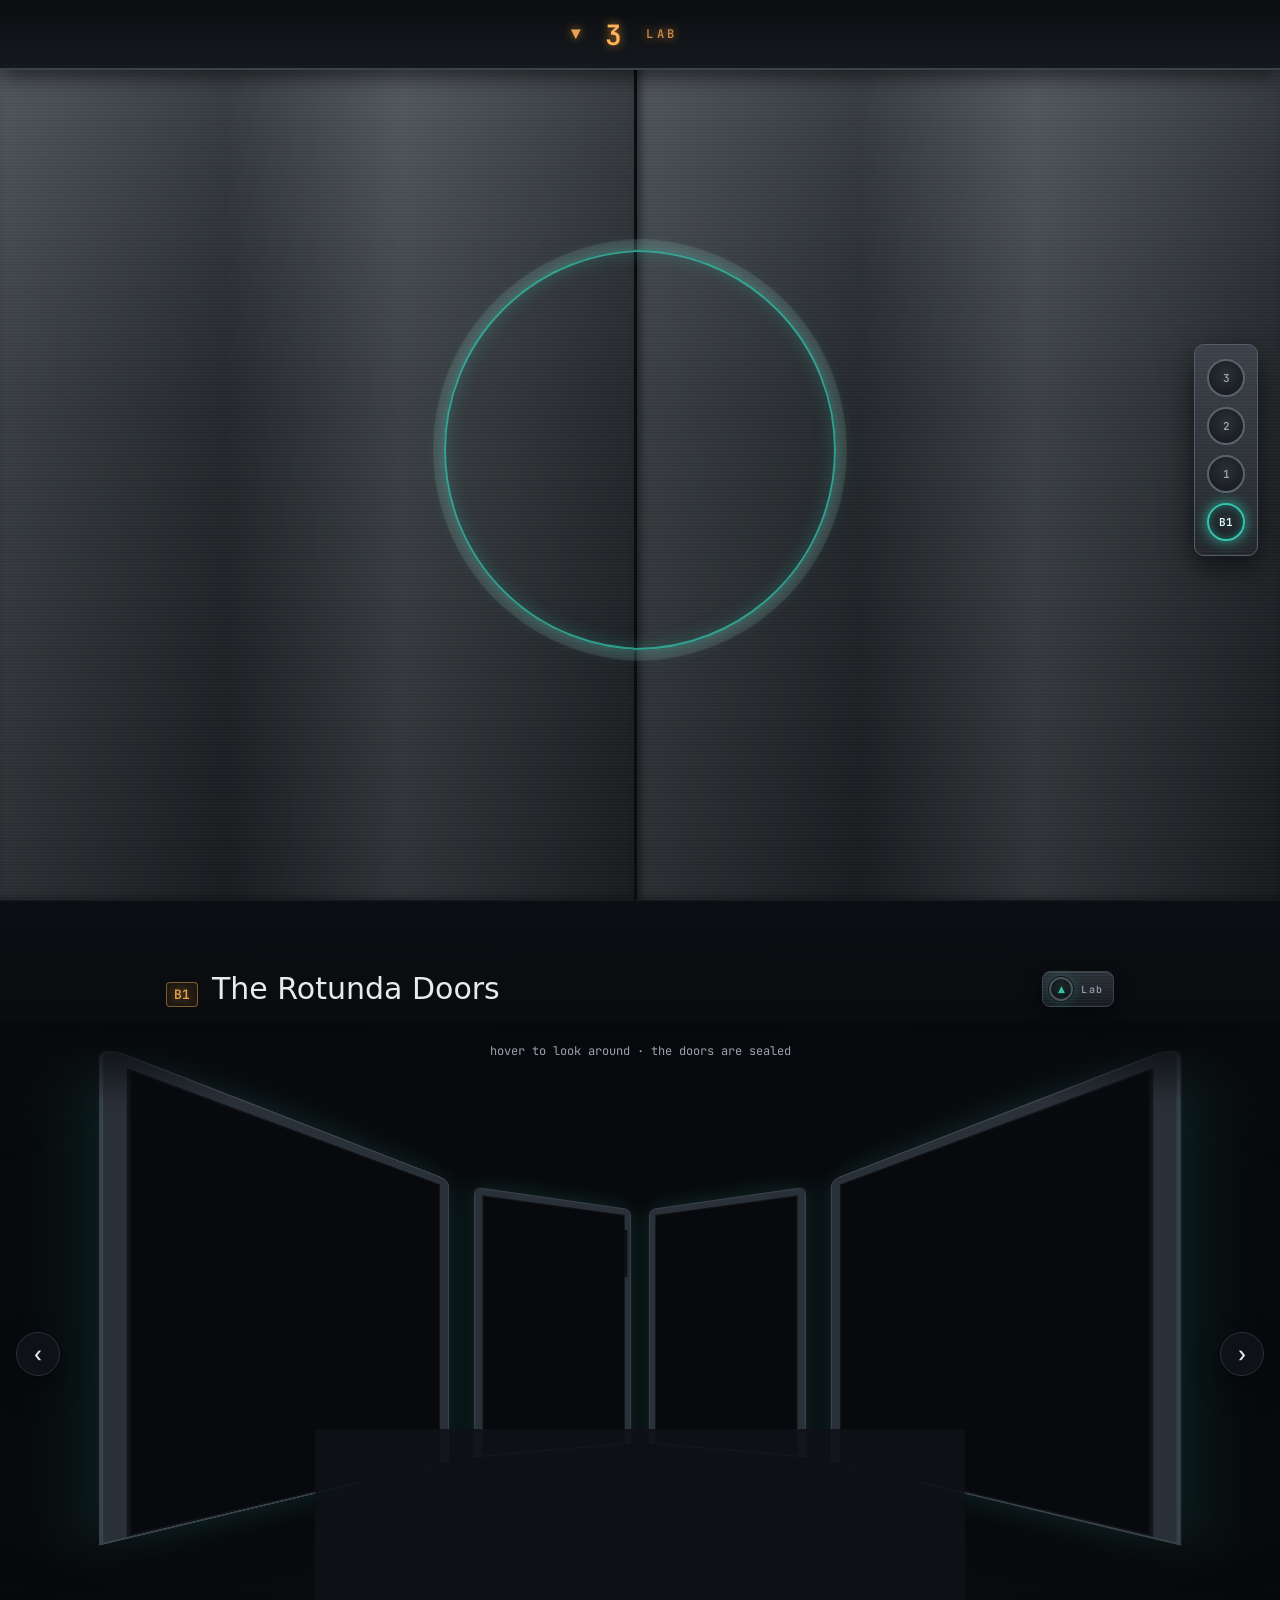
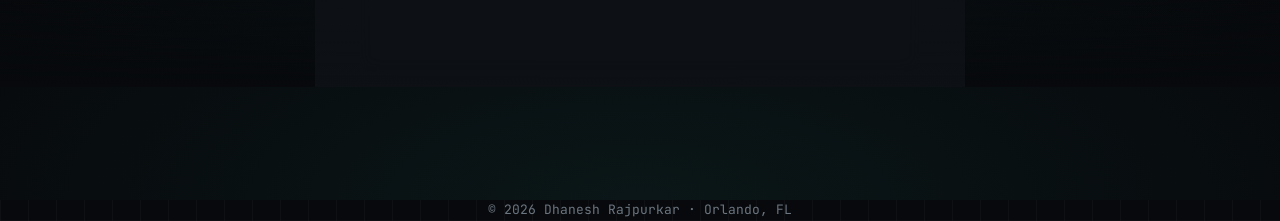
==== commit 5ad80b2c: "Faster homepage: lite mode for weaker computers, shorter intro - Weaker computers (<=4 GB memory, <=" ====
--- a/index.html
+++ b/index.html
@@ -18,11 +18,30 @@
     try { var t = localStorage.getItem('theme'); if (t) d.dataset.theme = t; } catch (e) {}
     try { if (window.top === window && sessionStorage.getItem('handNav') === 'on') d.classList.add('shell'); } catch (e) {}
     var reduce = matchMedia('(prefers-reduced-motion: reduce)').matches;
+    // Lite mode: weaker computers skip the opening scenes and the live 3D lab, so the page shows up right away.
+    // ?full in the address forces the full version; ?lite forces the light one.
+    var lite = false;
+    try {
+      var mem = navigator.deviceMemory, cores = navigator.hardwareConcurrency, net = navigator.connection;
+      if ((mem && mem <= 4) || (cores && cores <= 4) || (net && (net.saveData || /2g/.test(net.effectiveType || '')))) lite = true;
+      if (localStorage.getItem('lite') === '1') lite = true;          // set by the 3D lab after it ran too slowly here
+      if (/[?&]lite\b/.test(location.search)) lite = true;
+      if (/[?&]full\b/.test(location.search)) { lite = false; localStorage.removeItem('lite'); }
+    } catch (e) {}
+    if (lite) { d.classList.add('lite'); reduce = true; }            // lite = treat like reduced motion: no intro
     var seen = false;
     try { seen = sessionStorage.getItem('introSeen') === '1'; sessionStorage.removeItem('viaDoor'); } catch (e) {}
     if (!seen && !reduce && !d.classList.contains('shell')) d.classList.add('intro'); // lock intro plays once per visit
     var reelSeen = false; try { reelSeen = sessionStorage.getItem('reelSeen') === '1'; } catch (e) {}
     if (d.classList.contains('intro') && !reelSeen) d.classList.add('reel');           // space reel plays before it
+    // Fallback: the black reel screen is plain HTML/CSS, but drawing it and skipping it need reel.js.
+    // If reel.js hasn't started (slow or blocked download), let a click/key skip anyway, and give up after 6 s.
+    function bail() { if (window.__reelStarted) return; d.classList.remove('reel', 'intro');
+      try { sessionStorage.setItem('reelSeen', '1'); sessionStorage.setItem('introSeen', '1'); } catch (e) {} }
+    if (d.classList.contains('intro')) {
+      addEventListener('click', bail, true); addEventListener('keydown', bail, true);
+      setTimeout(bail, 6000);
+    }
   })();
 </script>
 <script src="site.js" defer></script>
